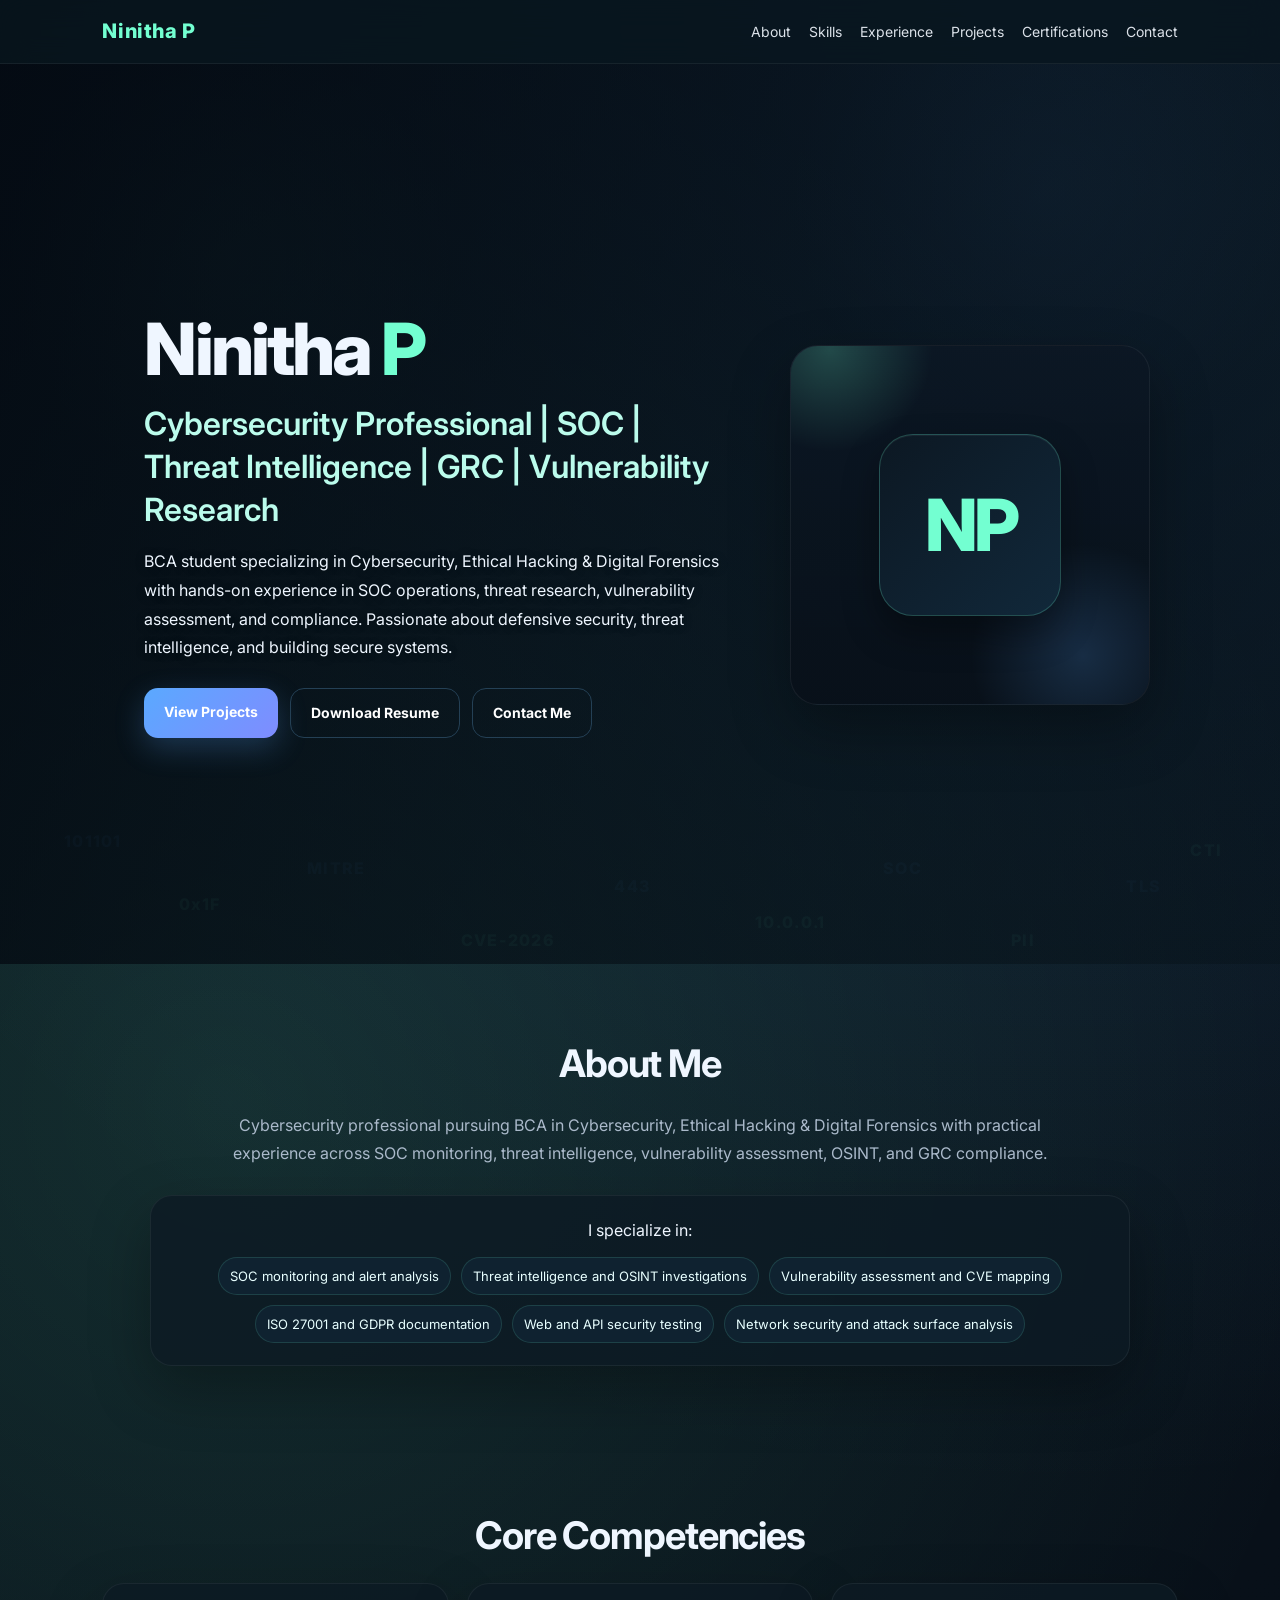
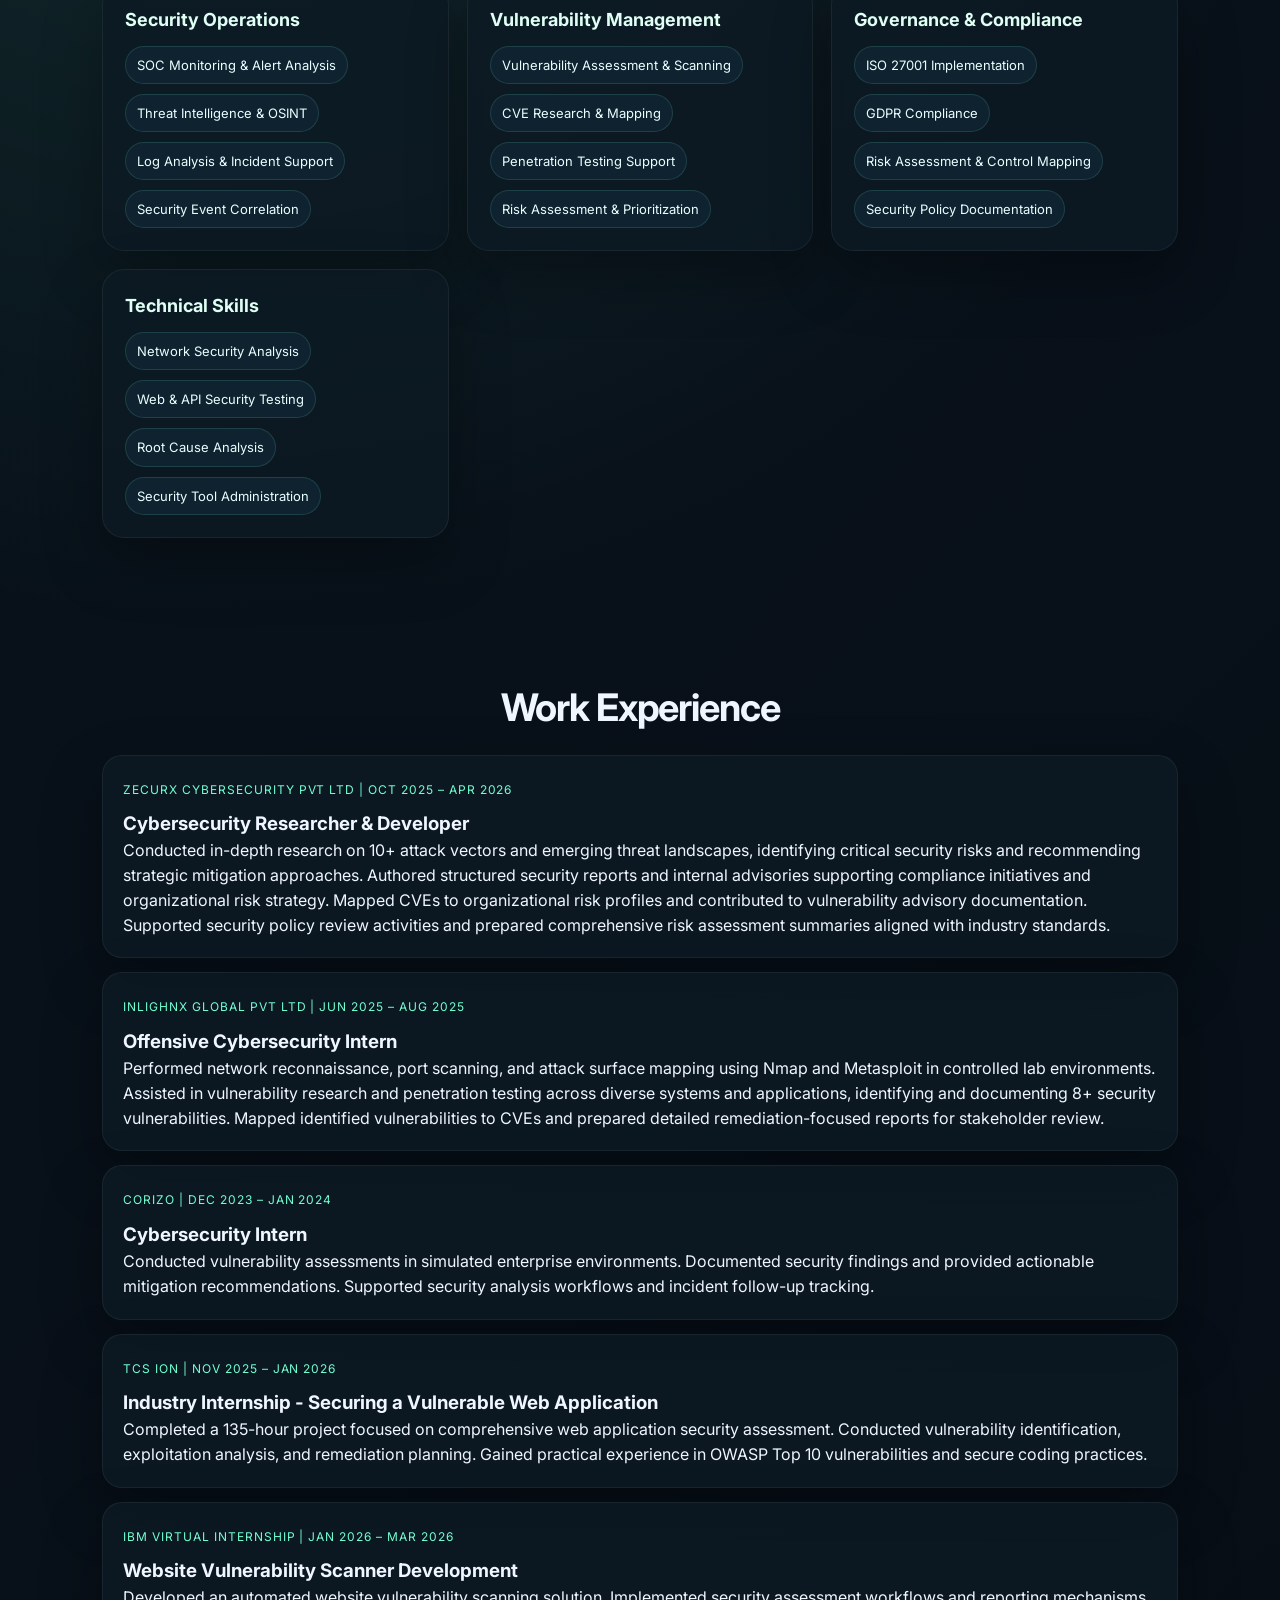
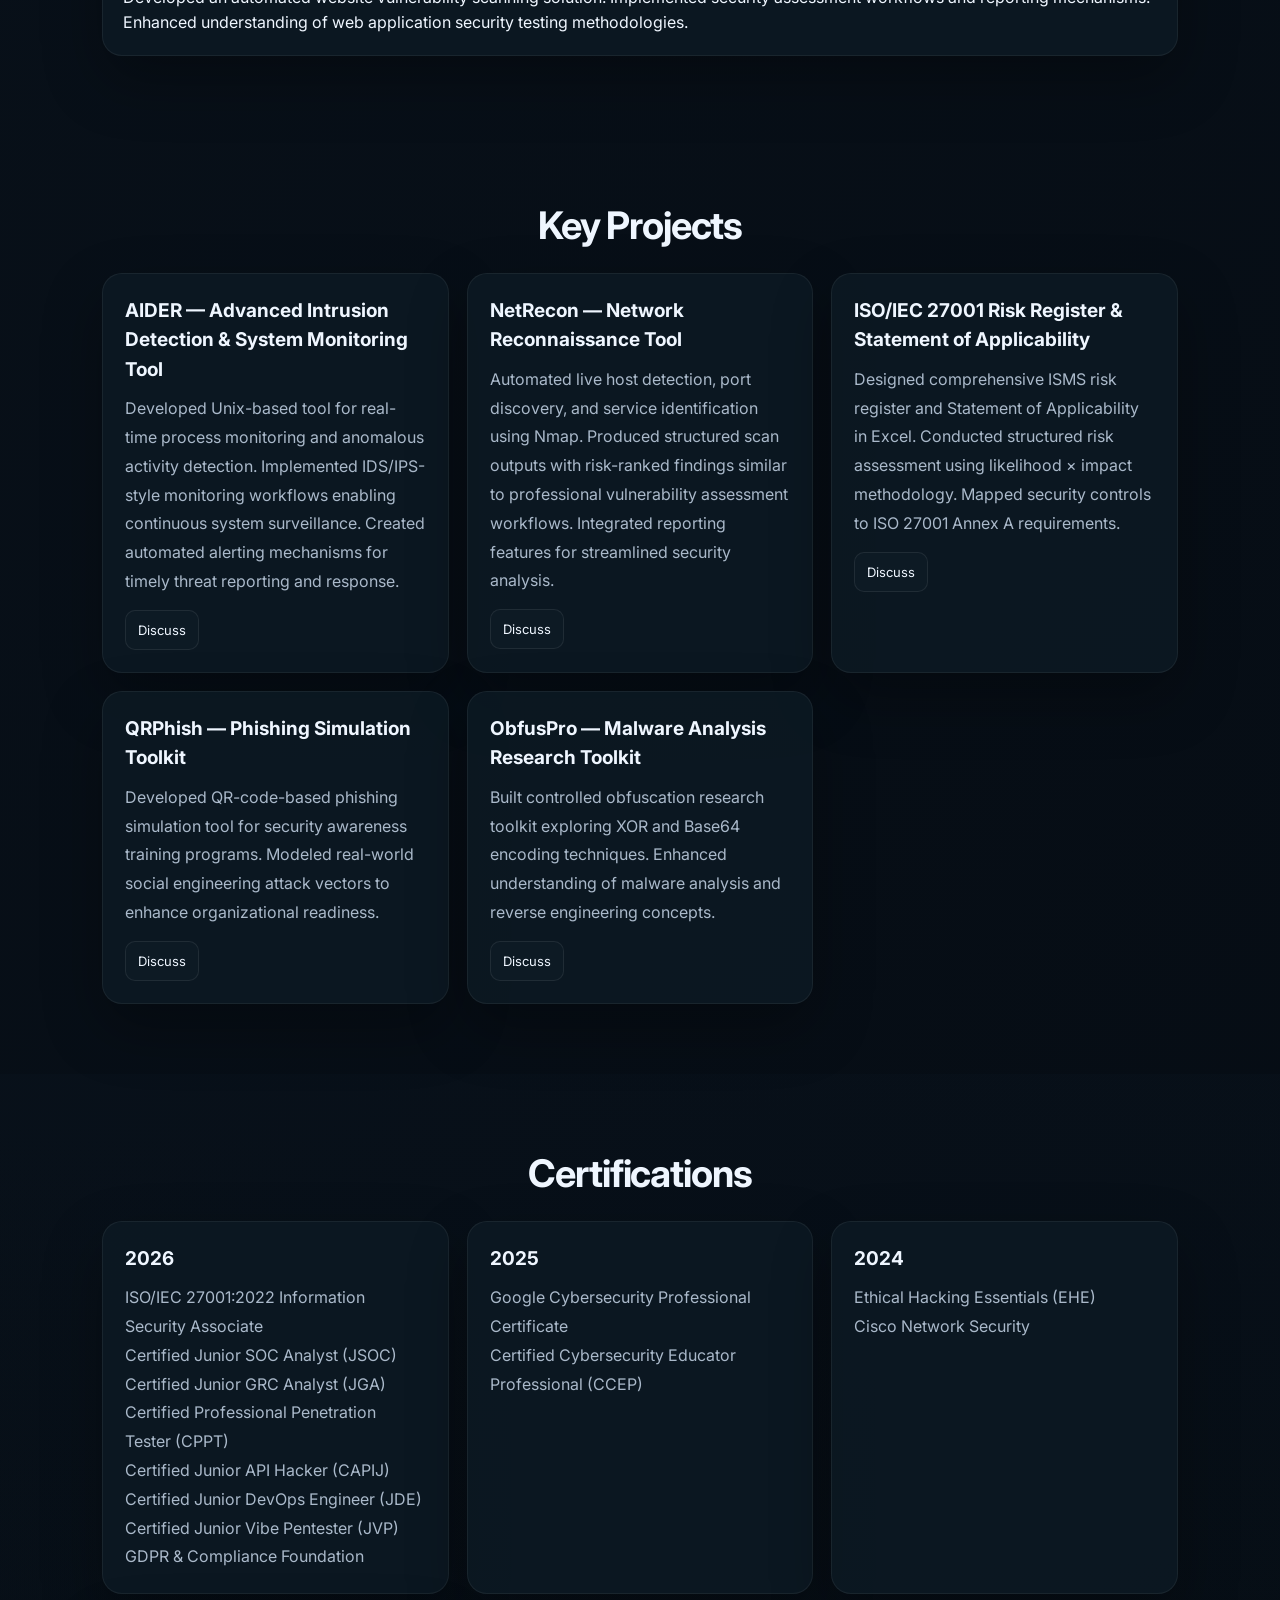
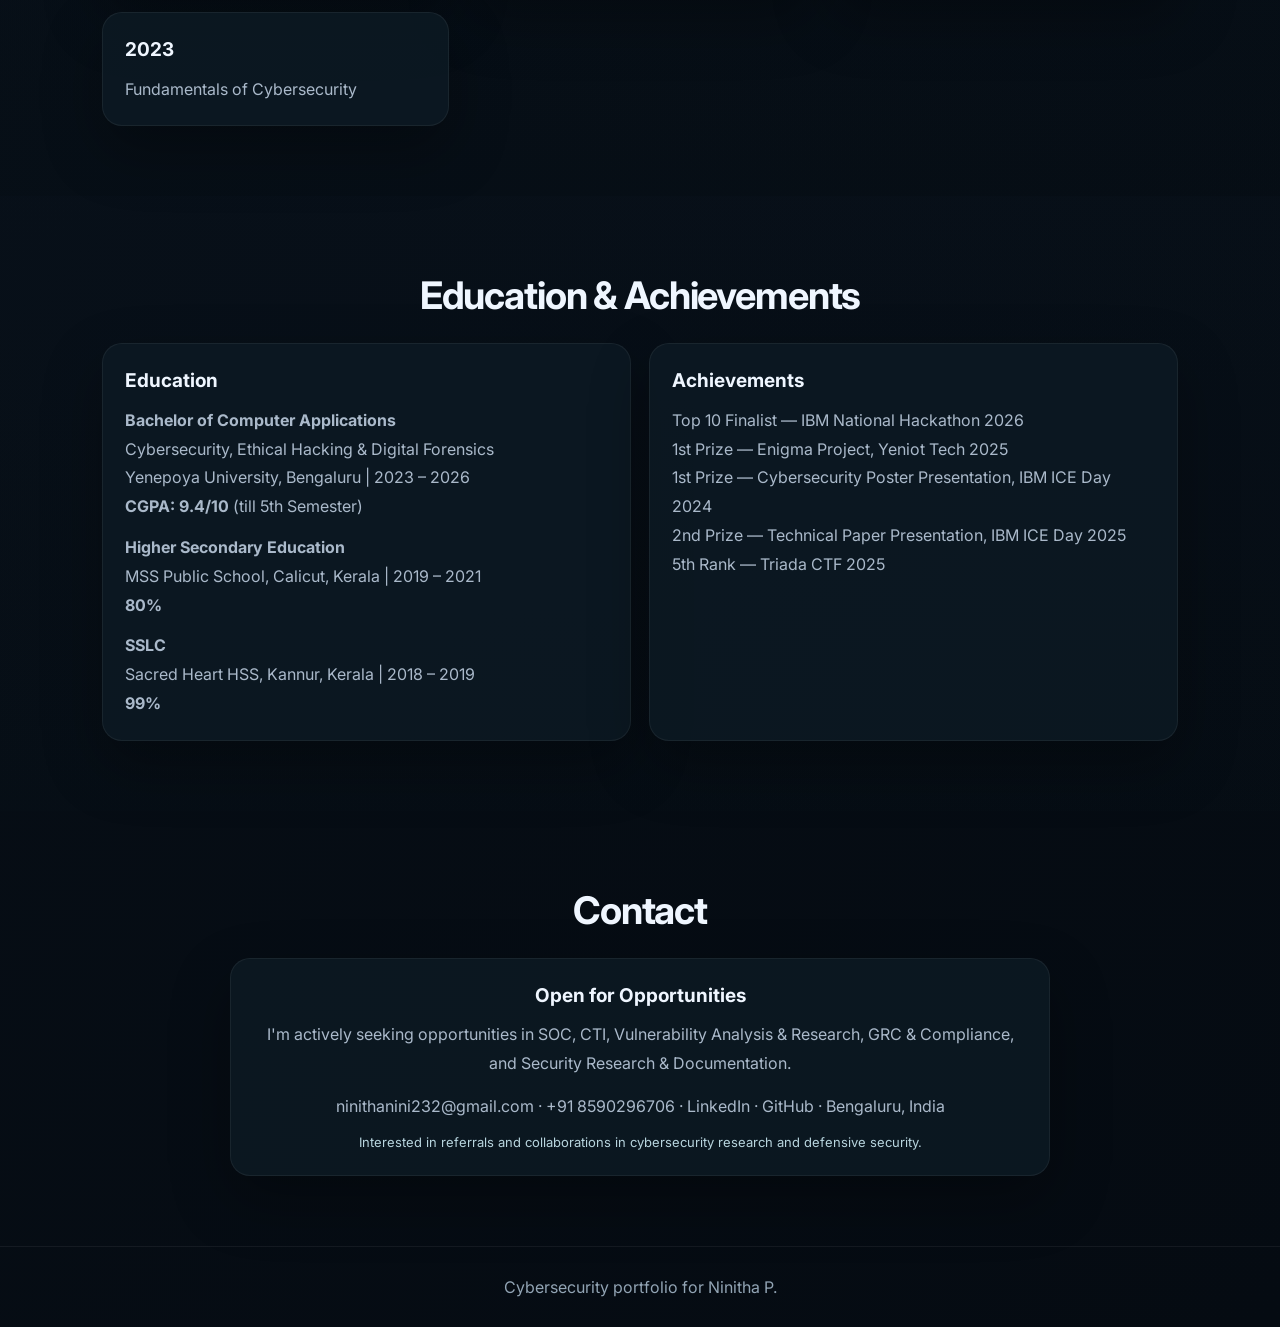
==== portfolio.html @ 4cef8609 "Publish portfolio site" ====
<!doctype html>
<html lang="en">
<head>
  <meta charset="utf-8" />
  <meta name="viewport" content="width=device-width, initial-scale=1" />
  <title>Ninitha P | Cybersecurity Portfolio</title>
  <style>
    @import url('https://fonts.googleapis.com/css2?family=Inter:wght@400;500;600;700;800&display=swap');
    :root{
      --bg:#07131a;
      --bg2:#0d1a24;
      --panel:rgba(13,26,36,.82);
      --panel2:#102334;
      --text:#eff6ff;
      --muted:#aab9ca;
      --accent:#73ffd1;
      --accent2:#5aa9ff;
      --line:#244055;
      --shadow:0 24px 60px rgba(0,0,0,.3);
    }
    *{box-sizing:border-box;margin:0;padding:0}
    html{scroll-behavior:smooth}
    body{
      font-family:Inter,Arial,sans-serif;
      background:
        radial-gradient(circle at 18% 18%,rgba(115,255,209,.12),transparent 22%),
        radial-gradient(circle at 82% 0,rgba(90,169,255,.16),transparent 24%),
        linear-gradient(135deg,var(--bg),#081019 38%,#050b12);
      color:var(--text);
      line-height:1.55;
    }
    a{color:inherit;text-decoration:none}
    nav{
      position:sticky;top:0;z-index:1000;display:flex;justify-content:space-between;align-items:center;
      padding:16px 8%;background:rgba(7,19,26,.82);backdrop-filter:blur(14px);border-bottom:1px solid rgba(255,255,255,.06)
    }
    .logo{font-weight:800;letter-spacing:.03em;font-size:20px;color:var(--accent)}
    .nav-links{display:flex;gap:18px;flex-wrap:wrap;list-style:none}
    .nav-links a{font-size:14px;color:#f3f8ff;opacity:.9;position:relative}
    .nav-links a:after{content:"";position:absolute;left:0;bottom:-4px;width:0;height:2px;background:var(--accent);transition:.2s}
    .nav-links a:hover:after{width:100%}
    .hero{
      min-height:100vh;display:flex;align-items:center;justify-content:space-between;gap:42px;
      padding:74px 8% 52px;position:relative;overflow:hidden
    }
    .hero::before{
      content:"";position:absolute;inset:0;
      background:
        linear-gradient(115deg,rgba(3,8,16,.86),rgba(7,19,26,.46)),
        radial-gradient(circle at 18% 22%,rgba(115,255,209,.06),transparent 18%),
        radial-gradient(circle at 82% 14%,rgba(90,169,255,.08),transparent 20%);
      pointer-events:none;z-index:0
    }
    .hero-bg{position:absolute;inset:0;z-index:0;pointer-events:none;overflow:hidden}
    .hero-bg .layer{position:absolute;background-position:center;background-repeat:no-repeat;background-size:cover;box-shadow:0 20px 80px rgba(0,0,0,.4);filter:contrast(1.08) saturate(1.2) brightness(.78)}
    .hero-bg .layer::after{content:"";position:absolute;inset:0;background:linear-gradient(180deg,rgba(3,8,16,.18),rgba(3,8,16,.66));}
    .hero-bg .layer.one{left:-6%;top:4%;width:42%;height:82%;border-radius:28px;transform:rotate(-2deg);background-image:url('1cd3f0a778a87c579bd8e5859b69a0c8.jpg');animation:floatBg 16s ease-in-out infinite}
    .hero-bg .layer.two{right:2%;top:10%;width:34%;height:72%;border-radius:28px;transform:rotate(3deg);background-image:url('3f1e77feeddfda15e2059114e46c1d96.jpg');animation:floatBg 18s ease-in-out infinite reverse}
    .hero-bg .layer.three{left:24%;bottom:-6%;width:52%;height:36%;border-radius:26px;transform:rotate(-1deg);background-image:url('d76927eecf1dd1d53365b0b71aee0e8c.jpg');animation:floatBg 20s ease-in-out infinite}
    @keyframes floatBg{0%,100%{transform:translateY(0) scale(1)}50%{transform:translateY(-8px) scale(1.02)}}
    .hero > *{position:relative;z-index:1}
    .hero-numbers{position:absolute;inset:0;overflow:hidden;pointer-events:none;z-index:0;opacity:.16;filter:blur(.1px)}
    .hero-numbers span{position:absolute;color:rgba(115,255,209,.22);font-weight:800;letter-spacing:.08em;animation:floatNumber 22s linear infinite;user-select:none;text-shadow:0 0 12px rgba(115,255,209,.08)}
    .hero-numbers span:nth-child(odd){color:rgba(90,169,255,.18)}
    @keyframes floatNumber{from{transform:translateY(22vh) translateX(0) scale(.98);opacity:0}12%{opacity:.55}to{transform:translateY(-125vh) translateX(30px) scale(1.02);opacity:0}}
    .hero-left{flex:1;min-width:0}
    .hero-right{flex:.72;display:flex;justify-content:center;align-items:center}
    .hero-title{font-size:clamp(42px,6vw,72px);line-height:1.02;font-weight:800;letter-spacing:-.04em}
    .hero-title span{color:var(--accent)}
    .hero-subtitle{margin-top:16px;font-size:clamp(22px,3vw,32px);line-height:1.35;color:#bbfcec;font-weight:600}
    .hero-description{max-width:760px;margin-top:16px;color:#eef6ff;font-size:16px;line-height:1.8;text-shadow:0 1px 10px rgba(0,0,0,.4)}
    .hero-buttons{display:flex;gap:12px;flex-wrap:wrap;margin-top:26px}
    .btn{display:inline-block;border:none;cursor:pointer;padding:13px 20px;border-radius:14px;font-size:14px;font-weight:700;transition:.2s;background:linear-gradient(135deg,var(--accent2),#7f8cff);color:#fff;box-shadow:0 10px 30px rgba(90,169,255,.24)}
    .btn.secondary{background:transparent;border:1px solid var(--line);box-shadow:none}
    .btn:hover{transform:translateY(-3px)}
    .profile-card{width:min(100%,360px);aspect-ratio:1/1;background:linear-gradient(180deg,rgba(12,23,36,.82),rgba(8,16,25,.9));border:1px solid rgba(255,255,255,.06);border-radius:28px;box-shadow:var(--shadow);position:relative;overflow:hidden;display:grid;place-items:center;padding:24px}
    .profile-card:before{content:"";position:absolute;inset:-30% auto auto -20%;width:220px;height:220px;border-radius:50%;background:radial-gradient(circle,rgba(115,255,209,.22),transparent 66%)}
    .profile-card:after{content:"";position:absolute;inset:auto -15% -20% auto;width:240px;height:240px;border-radius:50%;background:radial-gradient(circle,rgba(90,169,255,.18),transparent 66%)}
    .profile-badge{width:182px;height:182px;border-radius:34px;background:linear-gradient(135deg,#0c1823,#11283a);border:1px solid rgba(115,255,209,.22);display:grid;place-items:center;box-shadow:0 18px 35px rgba(0,0,0,.35),inset 0 1px 0 rgba(255,255,255,.05);position:relative;z-index:1}
    .profile-badge span{font-size:72px;font-weight:800;letter-spacing:-.06em;color:var(--accent)}
    .profile-meta{display:none}
    section{padding:70px 8%}
    .section-title{font-size:38px;text-align:center;margin-bottom:18px;letter-spacing:-.03em}
    .section-subtitle{text-align:center;color:var(--muted);max-width:860px;margin:0 auto 28px;line-height:1.75}
    .panel-grid,.projects-grid,.cert-grid,.two-grid{display:grid;grid-template-columns:repeat(auto-fit,minmax(290px,1fr));gap:18px}
    .glass{background:var(--panel);border:1px solid rgba(255,255,255,.06);border-radius:22px;box-shadow:var(--shadow);padding:22px}
    .glass h3{margin-bottom:10px;font-size:18px;color:#dffef4}
    .glass p,.glass li{color:var(--muted);line-height:1.8}
    .tagrow{display:flex;flex-wrap:wrap;gap:10px;margin-top:12px}
    .tag{padding:8px 11px;border-radius:999px;background:#0f2230;border:1px solid rgba(115,255,209,.14);font-size:13px;color:#e8ffff}
    .timeline{display:grid;gap:14px}
    .timeline-item{background:var(--panel);border:1px solid rgba(255,255,255,.06);border-radius:20px;padding:20px;box-shadow:var(--shadow)}
    .timeline-item .label{display:inline-block;margin-bottom:10px;font-size:12px;letter-spacing:.08em;text-transform:uppercase;color:var(--accent)}
    .project-card,.cert-card,.edu-card,.contact-card{background:var(--panel);border:1px solid rgba(255,255,255,.06);border-radius:20px;padding:22px;box-shadow:var(--shadow)}
    .project-card h3,.cert-card h3,.edu-card h3,.contact-card h3{font-size:19px;margin-bottom:10px}
    .project-card p,.cert-card p,.edu-card p,.contact-card p{color:var(--muted);line-height:1.8}
    .project-links{display:flex;gap:10px;flex-wrap:wrap;margin-top:14px}
    .project-links a{padding:9px 12px;border-radius:10px;background:#0d1a24;border:1px solid rgba(255,255,255,.08);font-size:13px}
    .project-links a:hover{border-color:var(--accent2)}
    .mini-note{color:#b8d5de;font-size:13px;margin-top:12px}
    .education-section{background:linear-gradient(180deg,rgba(10,20,31,.35),rgba(7,19,26,.18))}
    footer{padding:28px 8%;text-align:center;color:#92a4b4;border-top:1px solid rgba(255,255,255,.06)}
    @media (max-width: 860px){
      nav{padding:14px 18px;flex-direction:column;gap:12px}
      .hero{padding:54px 18px 40px;flex-direction:column;text-align:center;min-height:auto}
      .hero-right{width:100%}
      .hero-description{margin-left:auto;margin-right:auto}
      .hero-buttons{justify-content:center}
      .profile-card{max-width:340px}
      .section-title{font-size:32px}
      section{padding:58px 18px}
      .panel-grid,.projects-grid,.cert-grid,.two-grid{grid-template-columns:1fr}
    }
  </style>
</head>
<body>
  <nav>
    <div class="logo">Ninitha P</div>
    <ul class="nav-links">
      <li><a href="#about">About</a></li>
      <li><a href="#skills">Skills</a></li>
      <li><a href="#experience">Experience</a></li>
      <li><a href="#projects">Projects</a></li>
      <li><a href="#certifications">Certifications</a></li>
      <li><a href="#contact">Contact</a></li>
    </ul>
  </nav>

  <main>
    <header class="hero">
      <div class="hero-bg" aria-hidden="true">
        <div class="layer one"></div>
        <div class="layer two"></div>
        <div class="layer three"></div>
      </div>
      <div class="hero-numbers" aria-hidden="true">
        <span style="left:5%;top:85%;animation-delay:0s">101101</span>
        <span style="left:14%;top:92%;animation-delay:-4s">0x1F</span>
        <span style="left:24%;top:88%;animation-delay:-8s">MITRE</span>
        <span style="left:36%;top:96%;animation-delay:-12s">CVE-2026</span>
        <span style="left:48%;top:90%;animation-delay:-2s">443</span>
        <span style="left:59%;top:94%;animation-delay:-6s">10.0.0.1</span>
        <span style="left:69%;top:88%;animation-delay:-10s">SOC</span>
        <span style="left:79%;top:96%;animation-delay:-14s">PII</span>
        <span style="left:88%;top:90%;animation-delay:-1s">TLS</span>
        <span style="left:93%;top:86%;animation-delay:-5s">CTI</span>
      </div>
      <div class="hero-left">
        <div class="hero-title">Ninitha <span>P</span></div>
        <div class="hero-subtitle">Cybersecurity Professional | SOC | Threat Intelligence | GRC | Vulnerability Research</div>
        <div class="hero-description">BCA student specializing in Cybersecurity, Ethical Hacking & Digital Forensics with hands-on experience in SOC operations, threat research, vulnerability assessment, and compliance. Passionate about defensive security, threat intelligence, and building secure systems.</div>
        <div class="hero-buttons">
          <a class="btn" href="#projects">View Projects</a>
          <a class="btn secondary" href="Ninitha_P_Cybersecurity_Resume.pdf">Download Resume</a>
          <a class="btn secondary" href="#contact">Contact Me</a>
        </div>
      </div>
      <div class="hero-right">
        <div class="profile-card">
          <div class="profile-badge"><span>NP</span></div>
          <div class="profile-meta"><span>Bengaluru, India</span><span>9.4 CGPA</span><span>Cybersecurity</span></div>
        </div>
      </div>
    </header>

    <section id="about">
      <h2 class="section-title">About Me</h2>
      <p class="section-subtitle">Cybersecurity professional pursuing BCA in Cybersecurity, Ethical Hacking & Digital Forensics with practical experience across SOC monitoring, threat intelligence, vulnerability assessment, OSINT, and GRC compliance.</p>
      <div class="glass" style="max-width:980px;margin:0 auto;text-align:center">
        I specialize in:
        <div class="tagrow" style="justify-content:center;margin-top:14px">
          <span class="tag">SOC monitoring and alert analysis</span>
          <span class="tag">Threat intelligence and OSINT investigations</span>
          <span class="tag">Vulnerability assessment and CVE mapping</span>
          <span class="tag">ISO 27001 and GDPR documentation</span>
          <span class="tag">Web and API security testing</span>
          <span class="tag">Network security and attack surface analysis</span>
        </div>
      </div>
    </section>

    <section id="skills">
      <h2 class="section-title">Core Competencies</h2>
      <div class="panel-grid">
        <div class="glass"><h3>Security Operations</h3><div class="tagrow"><span class="tag">SOC Monitoring & Alert Analysis</span><span class="tag">Threat Intelligence & OSINT</span><span class="tag">Log Analysis & Incident Support</span><span class="tag">Security Event Correlation</span></div></div>
        <div class="glass"><h3>Vulnerability Management</h3><div class="tagrow"><span class="tag">Vulnerability Assessment & Scanning</span><span class="tag">CVE Research & Mapping</span><span class="tag">Penetration Testing Support</span><span class="tag">Risk Assessment & Prioritization</span></div></div>
        <div class="glass"><h3>Governance & Compliance</h3><div class="tagrow"><span class="tag">ISO 27001 Implementation</span><span class="tag">GDPR Compliance</span><span class="tag">Risk Assessment & Control Mapping</span><span class="tag">Security Policy Documentation</span></div></div>
        <div class="glass"><h3>Technical Skills</h3><div class="tagrow"><span class="tag">Network Security Analysis</span><span class="tag">Web & API Security Testing</span><span class="tag">Root Cause Analysis</span><span class="tag">Security Tool Administration</span></div></div>
      </div>
    </section>

    <section id="experience">
      <h2 class="section-title">Work Experience</h2>
      <div class="timeline">
        <div class="timeline-item"><span class="label">ZecurX Cybersecurity Pvt Ltd | Oct 2025 – Apr 2026</span><h3>Cybersecurity Researcher & Developer</h3><p>Conducted in-depth research on 10+ attack vectors and emerging threat landscapes, identifying critical security risks and recommending strategic mitigation approaches. Authored structured security reports and internal advisories supporting compliance initiatives and organizational risk strategy. Mapped CVEs to organizational risk profiles and contributed to vulnerability advisory documentation. Supported security policy review activities and prepared comprehensive risk assessment summaries aligned with industry standards.</p></div>
        <div class="timeline-item"><span class="label">InLighnX Global Pvt Ltd | Jun 2025 – Aug 2025</span><h3>Offensive Cybersecurity Intern</h3><p>Performed network reconnaissance, port scanning, and attack surface mapping using Nmap and Metasploit in controlled lab environments. Assisted in vulnerability research and penetration testing across diverse systems and applications, identifying and documenting 8+ security vulnerabilities. Mapped identified vulnerabilities to CVEs and prepared detailed remediation-focused reports for stakeholder review.</p></div>
        <div class="timeline-item"><span class="label">Corizo | Dec 2023 – Jan 2024</span><h3>Cybersecurity Intern</h3><p>Conducted vulnerability assessments in simulated enterprise environments. Documented security findings and provided actionable mitigation recommendations. Supported security analysis workflows and incident follow-up tracking.</p></div>
        <div class="timeline-item"><span class="label">TCS iON | Nov 2025 – Jan 2026</span><h3>Industry Internship - Securing a Vulnerable Web Application</h3><p>Completed a 135-hour project focused on comprehensive web application security assessment. Conducted vulnerability identification, exploitation analysis, and remediation planning. Gained practical experience in OWASP Top 10 vulnerabilities and secure coding practices.</p></div>
        <div class="timeline-item"><span class="label">IBM Virtual Internship | Jan 2026 – Mar 2026</span><h3>Website Vulnerability Scanner Development</h3><p>Developed an automated website vulnerability scanning solution. Implemented security assessment workflows and reporting mechanisms. Enhanced understanding of web application security testing methodologies.</p></div>
      </div>
    </section>

    <section id="projects">
      <h2 class="section-title">Key Projects</h2>
      <div class="projects-grid">
        <div class="project-card"><h3>AIDER — Advanced Intrusion Detection & System Monitoring Tool</h3><p>Developed Unix-based tool for real-time process monitoring and anomalous activity detection. Implemented IDS/IPS-style monitoring workflows enabling continuous system surveillance. Created automated alerting mechanisms for timely threat reporting and response.</p><div class="project-links"><a href="#contact">Discuss</a></div></div>
        <div class="project-card"><h3>NetRecon — Network Reconnaissance Tool</h3><p>Automated live host detection, port discovery, and service identification using Nmap. Produced structured scan outputs with risk-ranked findings similar to professional vulnerability assessment workflows. Integrated reporting features for streamlined security analysis.</p><div class="project-links"><a href="#contact">Discuss</a></div></div>
        <div class="project-card"><h3>ISO/IEC 27001 Risk Register & Statement of Applicability</h3><p>Designed comprehensive ISMS risk register and Statement of Applicability in Excel. Conducted structured risk assessment using likelihood × impact methodology. Mapped security controls to ISO 27001 Annex A requirements.</p><div class="project-links"><a href="#contact">Discuss</a></div></div>
        <div class="project-card"><h3>QRPhish — Phishing Simulation Toolkit</h3><p>Developed QR-code-based phishing simulation tool for security awareness training programs. Modeled real-world social engineering attack vectors to enhance organizational readiness.</p><div class="project-links"><a href="#contact">Discuss</a></div></div>
        <div class="project-card"><h3>ObfusPro — Malware Analysis Research Toolkit</h3><p>Built controlled obfuscation research toolkit exploring XOR and Base64 encoding techniques. Enhanced understanding of malware analysis and reverse engineering concepts.</p><div class="project-links"><a href="#contact">Discuss</a></div></div>
      </div>
    </section>

    <section id="certifications" class="education-section">
      <h2 class="section-title">Certifications</h2>
      <div class="cert-grid">
        <div class="cert-card"><h3>2026</h3><p>ISO/IEC 27001:2022 Information Security Associate<br/>Certified Junior SOC Analyst (JSOC)<br/>Certified Junior GRC Analyst (JGA)<br/>Certified Professional Penetration Tester (CPPT)<br/>Certified Junior API Hacker (CAPIJ)<br/>Certified Junior DevOps Engineer (JDE)<br/>Certified Junior Vibe Pentester (JVP)<br/>GDPR & Compliance Foundation</p></div>
        <div class="cert-card"><h3>2025</h3><p>Google Cybersecurity Professional Certificate<br/>Certified Cybersecurity Educator Professional (CCEP)</p></div>
        <div class="cert-card"><h3>2024</h3><p>Ethical Hacking Essentials (EHE)<br/>Cisco Network Security</p></div>
        <div class="cert-card"><h3>2023</h3><p>Fundamentals of Cybersecurity</p></div>
      </div>
    </section>

    <section class="education-section">
      <h2 class="section-title">Education & Achievements</h2>
      <div class="two-grid">
        <div class="edu-card"><h3>Education</h3><p><b>Bachelor of Computer Applications</b><br/>Cybersecurity, Ethical Hacking & Digital Forensics<br/>Yenepoya University, Bengaluru | 2023 – 2026<br/><b>CGPA: 9.4/10</b> (till 5th Semester)</p><p style="margin-top:12px"><b>Higher Secondary Education</b><br/>MSS Public School, Calicut, Kerala | 2019 – 2021<br/><b>80%</b></p><p style="margin-top:12px"><b>SSLC</b><br/>Sacred Heart HSS, Kannur, Kerala | 2018 – 2019<br/><b>99%</b></p></div>
        <div class="edu-card"><h3>Achievements</h3><p>Top 10 Finalist — IBM National Hackathon 2026<br/>1st Prize — Enigma Project, Yeniot Tech 2025<br/>1st Prize — Cybersecurity Poster Presentation, IBM ICE Day 2024<br/>2nd Prize — Technical Paper Presentation, IBM ICE Day 2025<br/>5th Rank — Triada CTF 2025</p></div>
      </div>
    </section>

    <section id="contact">
      <h2 class="section-title">Contact</h2>
      <div class="contact-card" style="max-width:820px;margin:0 auto;text-align:center">
        <h3>Open for Opportunities</h3>
        <p>I'm actively seeking opportunities in SOC, CTI, Vulnerability Analysis & Research, GRC & Compliance, and Security Research & Documentation.</p>
        <p style="margin-top:14px"><a href="mailto:ninithanini232@gmail.com">ninithanini232@gmail.com</a> · +91 8590296706 · <a href="https://linkedin.com/in/ninithap" target="_blank">LinkedIn</a> · <a href="https://github.com/Ninitha-67" target="_blank">GitHub</a> · Bengaluru, India</p>
        <div class="mini-note">Interested in referrals and collaborations in cybersecurity research and defensive security.</div>
      </div>
    </section>

    <footer>Cybersecurity portfolio for Ninitha P.</footer>
  </main>
</body>
</html>
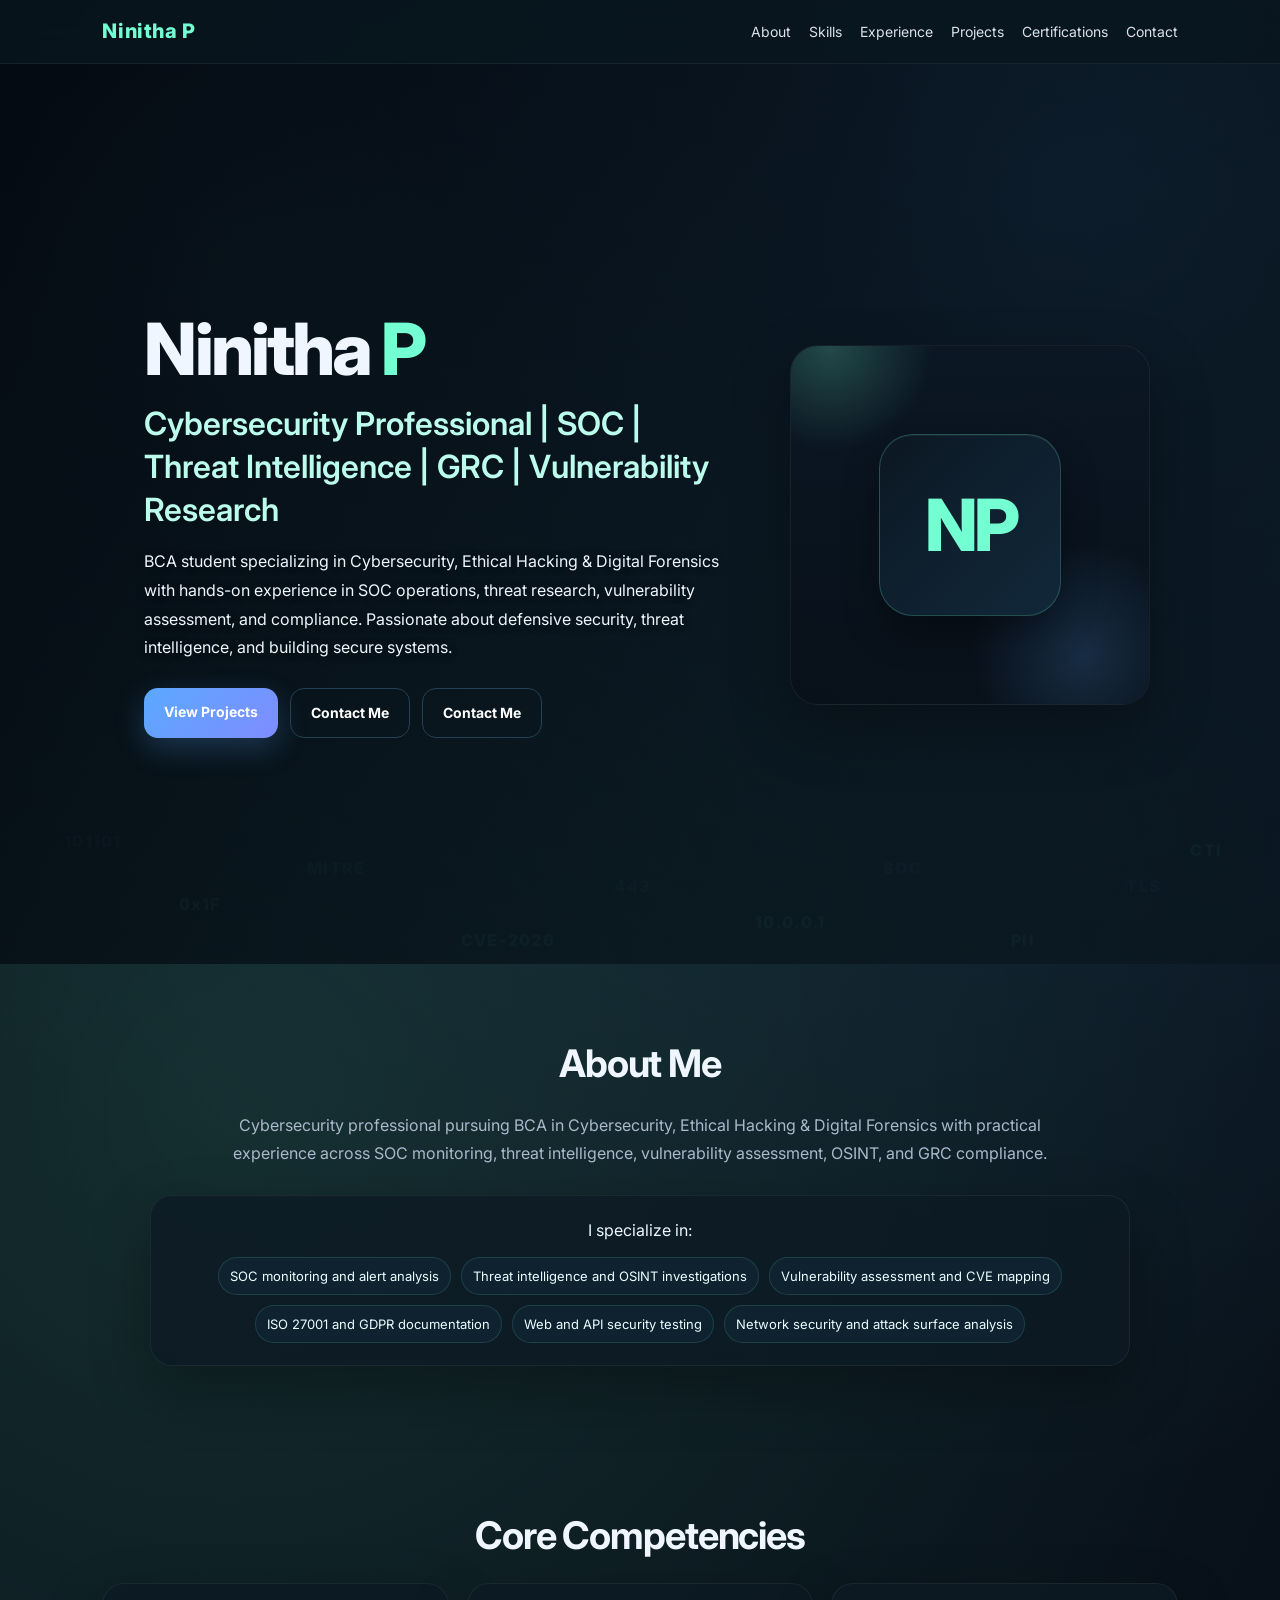
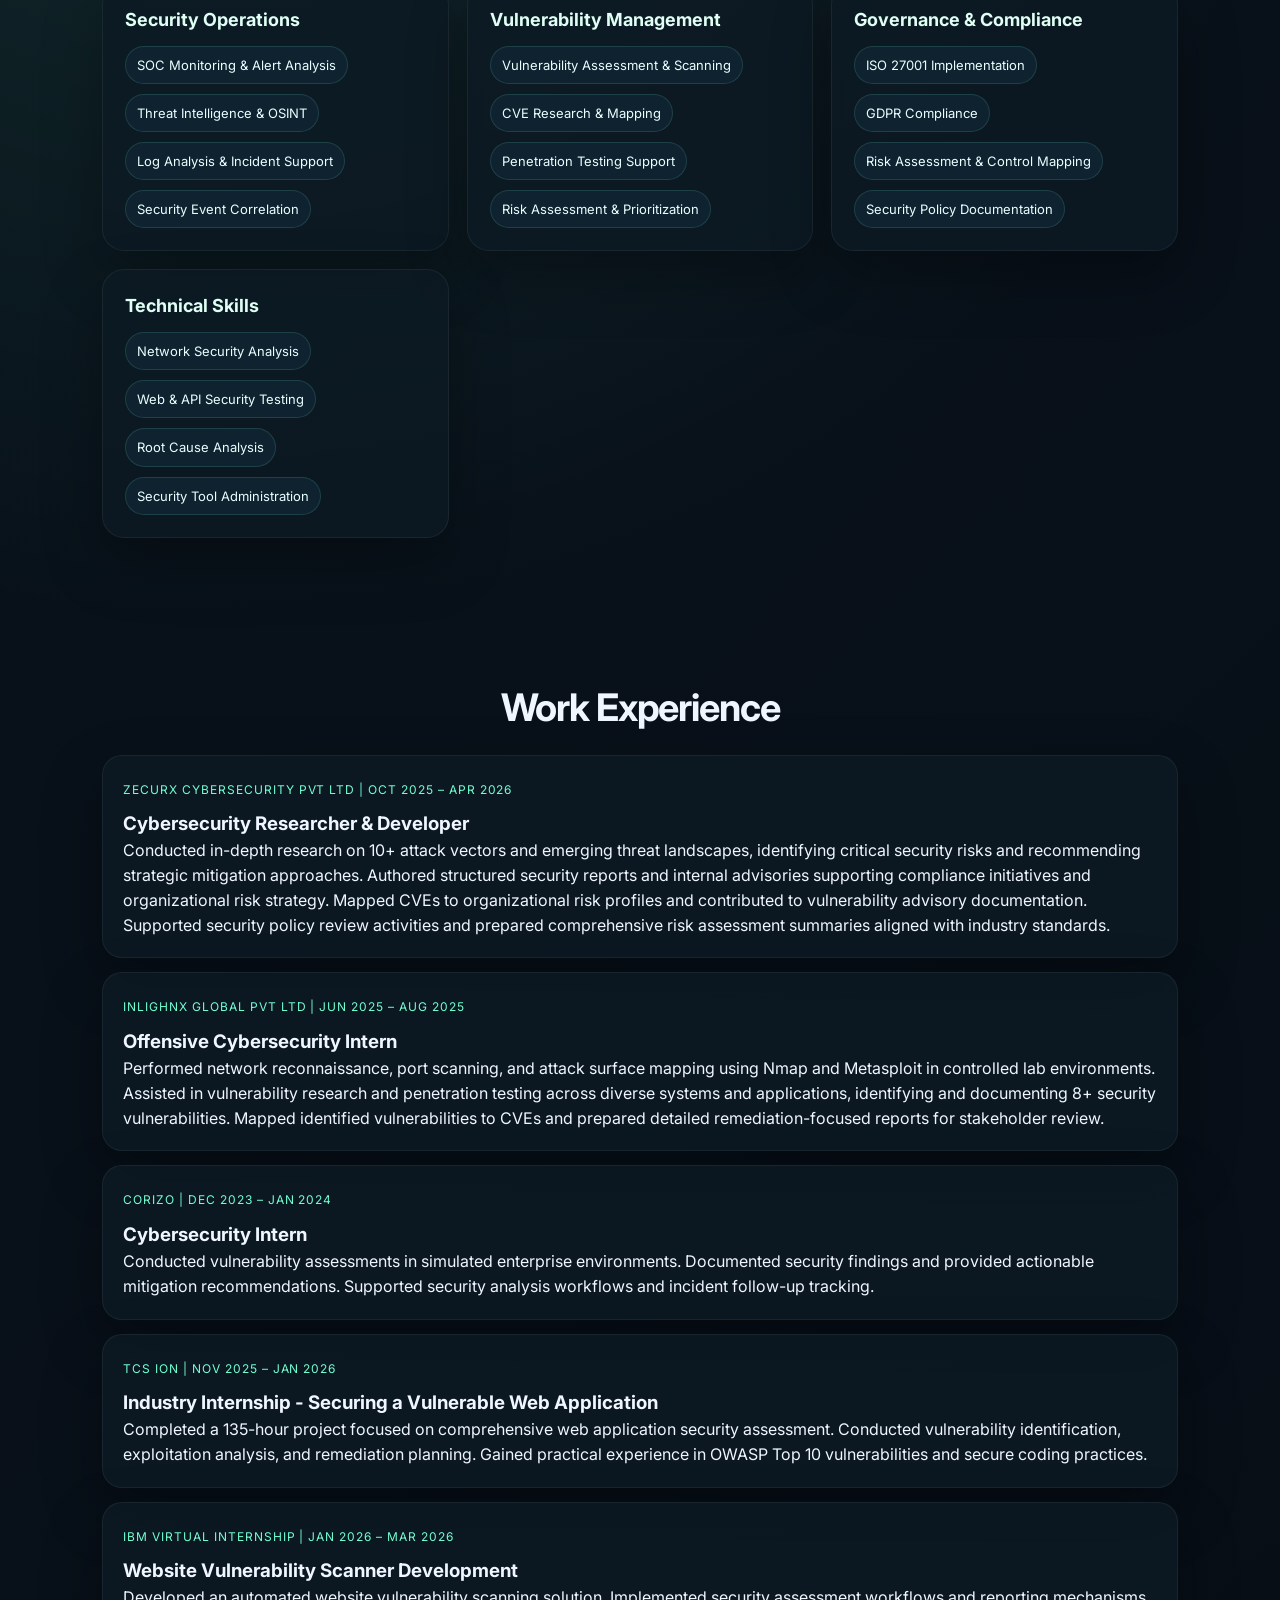
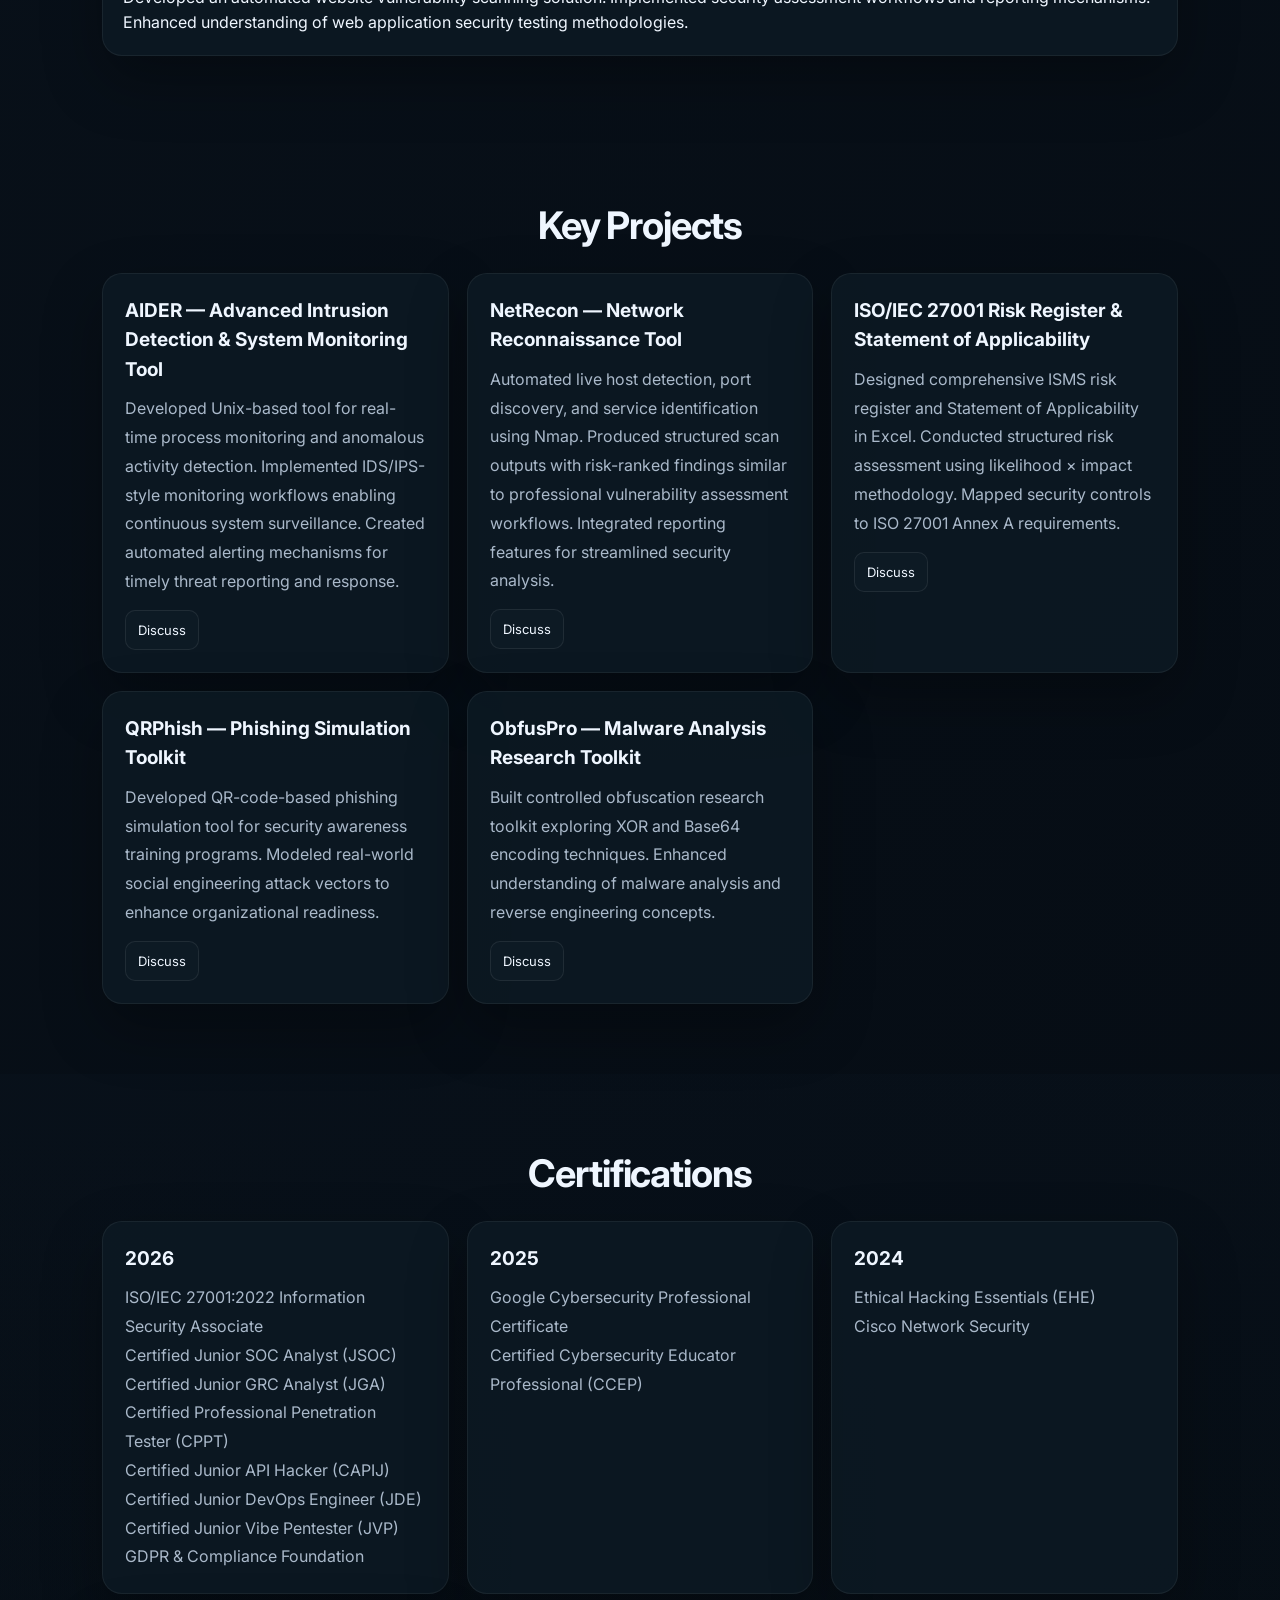
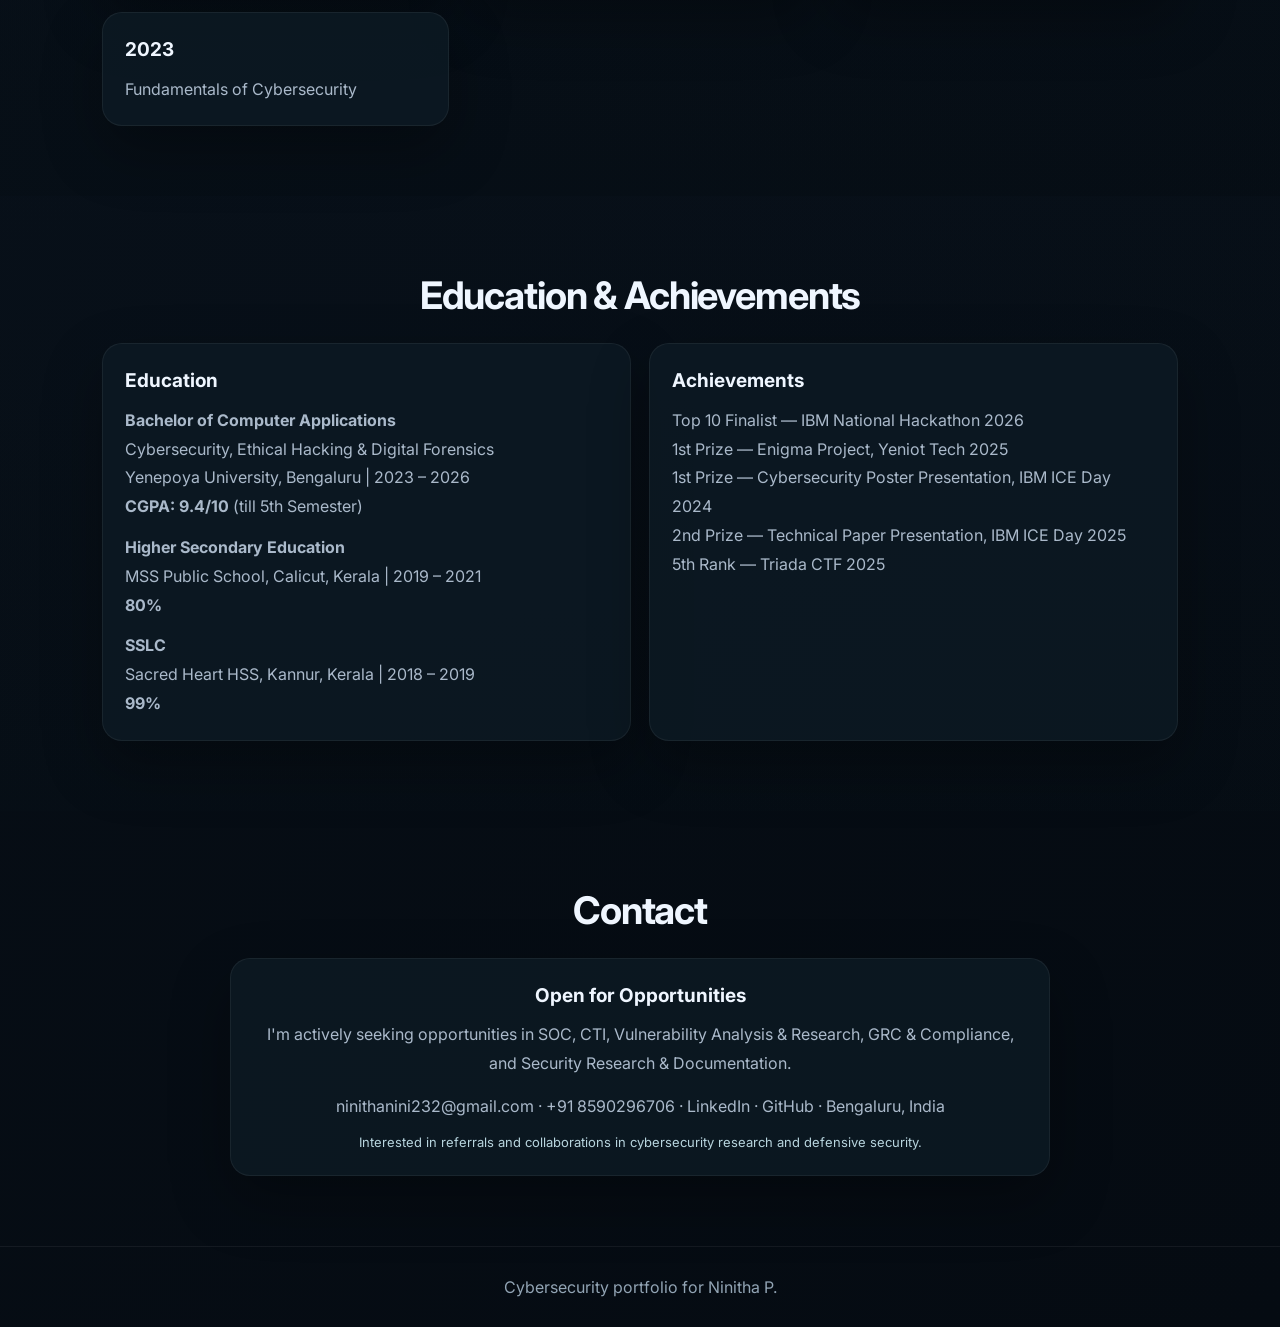
==== commit b4dfb657: "Remove personal resume files" ====
--- a/portfolio.html
+++ b/portfolio.html
@@ -151,7 +151,7 @@
         <div class="hero-description">BCA student specializing in Cybersecurity, Ethical Hacking & Digital Forensics with hands-on experience in SOC operations, threat research, vulnerability assessment, and compliance. Passionate about defensive security, threat intelligence, and building secure systems.</div>
         <div class="hero-buttons">
           <a class="btn" href="#projects">View Projects</a>
-          <a class="btn secondary" href="Ninitha_P_Cybersecurity_Resume.pdf">Download Resume</a>
+          <a class="btn secondary" href="#contact">Contact Me</a>
           <a class="btn secondary" href="#contact">Contact Me</a>
         </div>
       </div>
